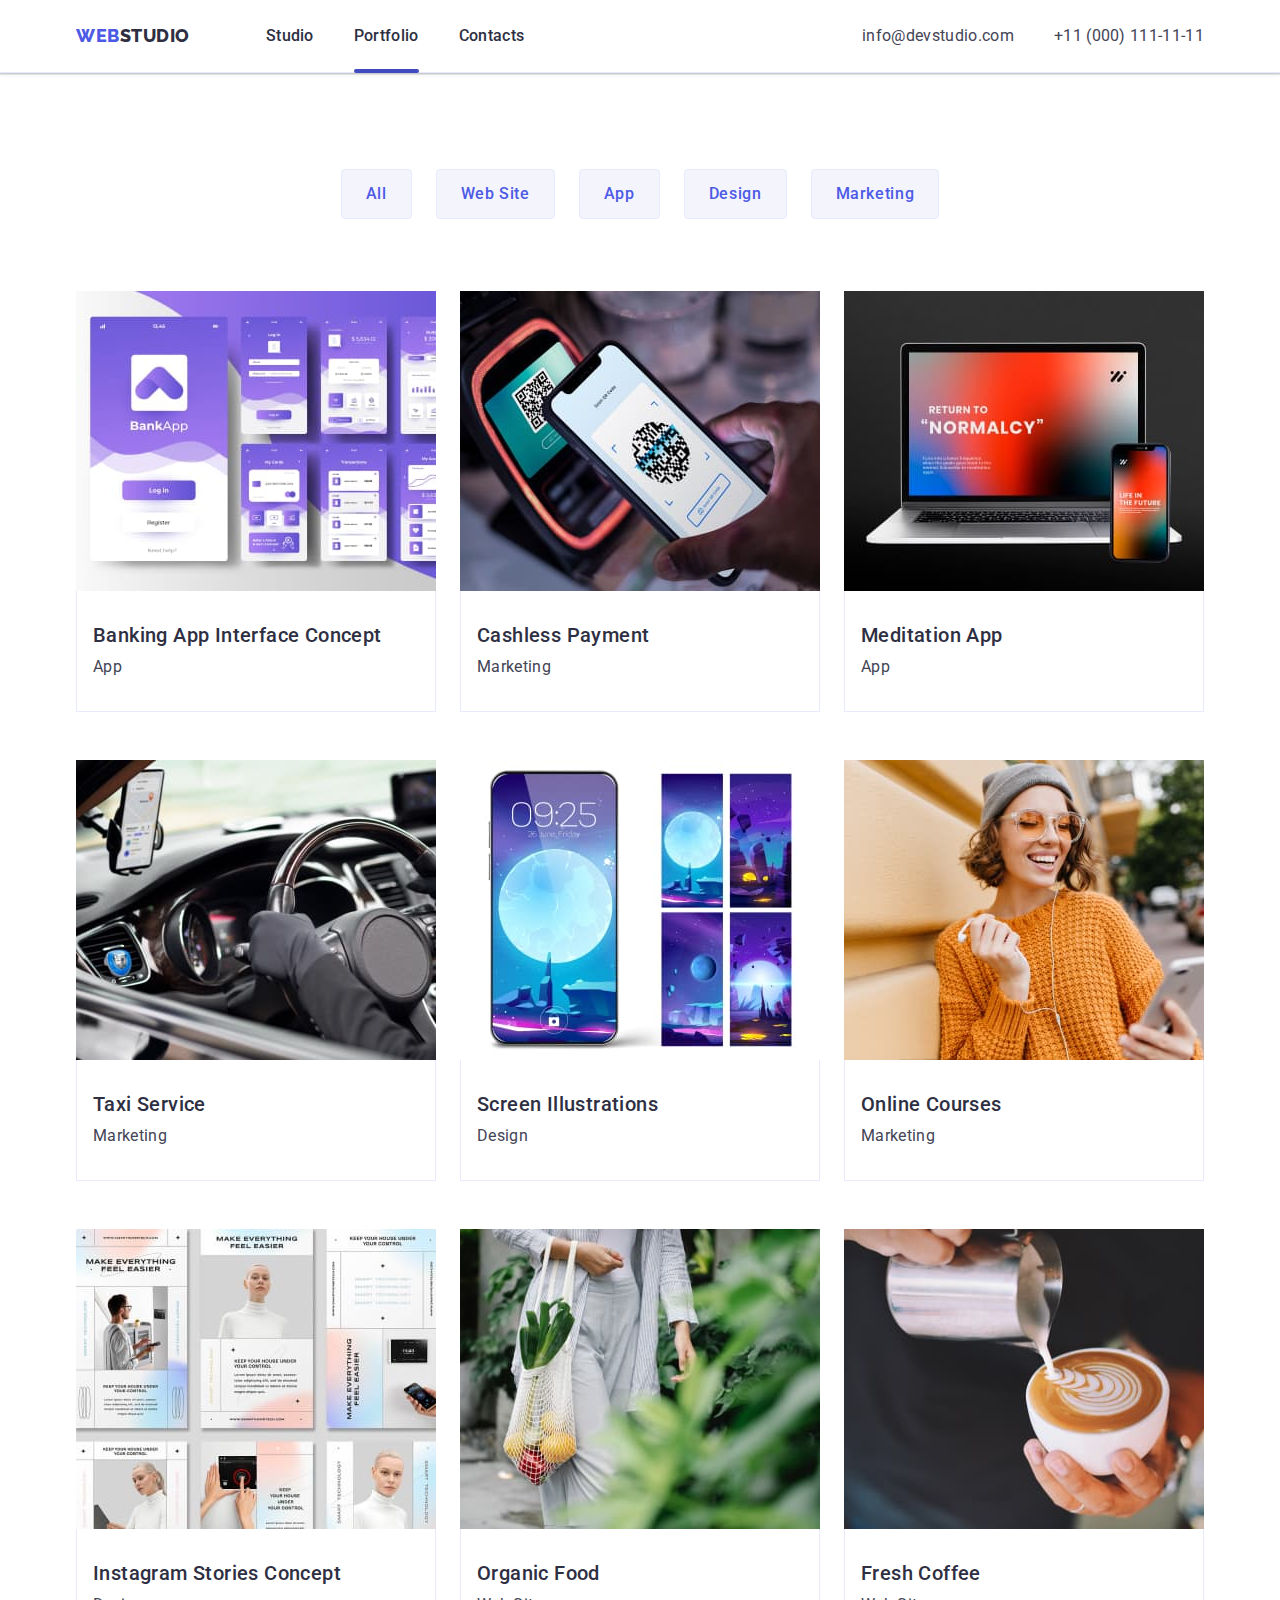
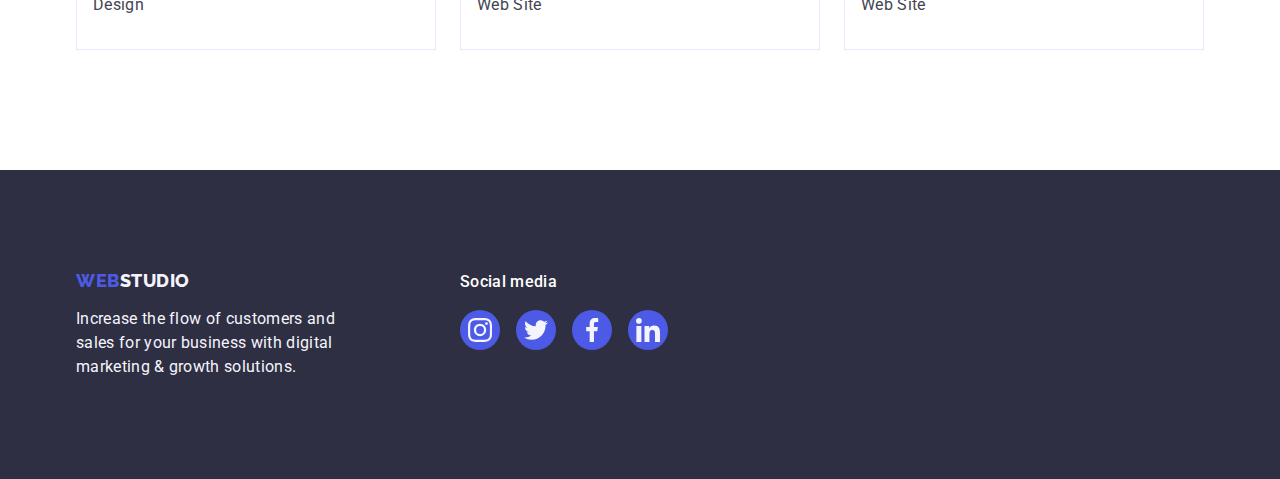
==== portfolio.html @ f8a0014c "Initial commit" ====
<!DOCTYPE html>
<html lang="en">
  <head>
    <meta charset="UTF-8" />
    <meta name="viewport" content="width=device-width, initial-scale=1.0" />
    <title>Portfolio</title>
    <link rel="preconnect" href="https://fonts.googleapis.com" />
    <link rel="preconnect" href="https://fonts.gstatic.com" crossorigin />
    <link
      href="https://fonts.googleapis.com/css2?family=Raleway:wght@800&family=Roboto:wght@400;500;700;900&display=swap"
      rel="stylesheet"
    />
    <link
      rel="stylesheet"
      href="https://cdnjs.cloudflare.com/ajax/libs/modern-normalize/2.0.0/modern-normalize.min.css"
    />
    <link rel="stylesheet" href="./css/style.css" />
  </head>
  <body>
    <header class="header">
      <div class="container header__container">
        <nav class="header__menu">
          <a href="./index.html" class="logo link">Web<span class="logo__part">Studio</span></a>
          <ul class="menu__list list">
            <li class="menu__list-item">
              <a href="./index.html" class="menu__list-link link">Studio</a>
            </li>
            <li class="menu__list-item">
              <a href="./portfolio.html" class="menu__list-link link current">Portfolio</a>
            </li>
            <li class="menu__list-item">
              <a href="" class="menu__list-link link">Contacts</a>
            </li>
          </ul>
        </nav>
        <address class="address">
          <ul class="address__list list">
            <li class="address__list-item">
              <a href="mailto:info@devstudio.com" class="address-link link">info@devstudio.com</a>
            </li>
            <li class="address__list-item">
              <a href="tel:+110001111111" class="address-link link">+11 (000) 111-11-11</a>
            </li>
          </ul>
        </address>
      </div>
    </header>

    <main class="main">
      <section class="cards section">
        <div class="container cards__container">
          <h1 class="visually-hidden">MAIN</h1>
          <ul class="filters__list list">
            <li class="filters__item">
              <button class="filters__btn" type="button">All</button>
            </li>
            <li class="filters__item">
              <button class="filters__btn" type="button">Web Site</button>
            </li>
            <li class="filters__item">
              <button class="filters__btn" type="button">App</button>
            </li>
            <li class="filters__item">
              <button class="filters__btn" type="button">Design</button>
            </li>
            <li class="filters__item">
              <button class="filters__btn" type="button">Marketing</button>
            </li>
          </ul>
          <ul class="cards__list list">
            <li class="cards__item">
              <a class="cards__item-link link" href="#">
                <div class="cards__item-upbox">
                  <img
                    src="./images/s2-1.jpg"
                    alt="Banking App"
                    class="cards__item-img"
                    width="360"
                  />
                  <p class="cards__item-overlay-text">
                    14 Stylish and User-Friendly App Design Concepts · Task Manager App · Calorie
                    Tracker App · Exotic Fruit Ecommerce App · Cloud Storage App
                  </p>
                </div>
                <div class="cards__item-box">
                  <h2 class="cards__item-title">Banking App Interface Concept</h2>
                  <p class="cards__item-text">App</p>
                </div>
              </a>
            </li>
            <li class="cards__item">
              <a class="cards__item-link link" href="#">
                <div class="cards__item-upbox">
                  <img
                    src="./images/s2-2.jpg"
                    alt="Cashless Payment"
                    class="cards__item-img"
                    width="360"
                  />
                  <p class="cards__item-overlay-text">
                    14 Stylish and User-Friendly App Design Concepts · Task Manager App · Calorie
                    Tracker App · Exotic Fruit Ecommerce App · Cloud Storage App
                  </p>
                </div>
                <div class="cards__item-box">
                  <h2 class="cards__item-title">Cashless Payment</h2>
                  <p class="cards__item-text">Marketing</p>
                </div>
              </a>
            </li>
            <li class="cards__item">
              <a class="cards__item-link link" href="#">
                <div class="cards__item-upbox">
                  <img
                    src="./images/s2-3.jpg"
                    alt="Meditation App"
                    class="cards__item-img"
                    width="360"
                  />
                  <p class="cards__item-overlay-text">
                    14 Stylish and User-Friendly App Design Concepts · Task Manager App · Calorie
                    Tracker App · Exotic Fruit Ecommerce App · Cloud Storage App
                  </p>
                </div>
                <div class="cards__item-box">
                  <h2 class="cards__item-title">Meditation App</h2>
                  <p class="cards__item-text">App</p>
                </div>
              </a>
            </li>
            <li class="cards__item">
              <a class="cards__item-link link" href="#">
                <div class="cards__item-upbox">
                  <img
                    src="./images/s3-1.jpg"
                    alt="Taxi Service"
                    class="cards__item-img"
                    width="360"
                  />
                  <p class="cards__item-overlay-text">
                    14 Stylish and User-Friendly App Design Concepts · Task Manager App · Calorie
                    Tracker App · Exotic Fruit Ecommerce App · Cloud Storage App
                  </p>
                </div>
                <div class="cards__item-box">
                  <h2 class="cards__item-title">Taxi Service</h2>
                  <p class="cards__item-text">Marketing</p>
                </div>
              </a>
            </li>
            <li class="cards__item">
              <a class="cards__item-link link" href="#">
                <div class="cards__item-upbox">
                  <img
                    src="./images/s3-2.jpg"
                    alt="Screen Illustrations"
                    class="cards__item-img"
                    width="360"
                  />
                  <p class="cards__item-overlay-text">
                    14 Stylish and User-Friendly App Design Concepts · Task Manager App · Calorie
                    Tracker App · Exotic Fruit Ecommerce App · Cloud Storage App
                  </p>
                </div>
                <div class="cards__item-box">
                  <h2 class="cards__item-title">Screen Illustrations</h2>
                  <p class="cards__item-text">Design</p>
                </div>
              </a>
            </li>
            <li class="cards__item">
              <a class="cards__item-link link" href="#">
                <div class="cards__item-upbox">
                  <img
                    src="./images/s3-3.jpg"
                    alt="Online Courses"
                    class="cards__item-img"
                    width="360"
                  />
                  <p class="cards__item-overlay-text">
                    14 Stylish and User-Friendly App Design Concepts · Task Manager App · Calorie
                    Tracker App · Exotic Fruit Ecommerce App · Cloud Storage App
                  </p>
                </div>
                <div class="cards__item-box">
                  <h2 class="cards__item-title">Online Courses</h2>
                  <p class="cards__item-text">Marketing</p>
                </div>
              </a>
            </li>
            <li class="cards__item">
              <a class="cards__item-link link" href="#">
                <div class="cards__item-upbox">
                  <img
                    src="./images/s4-1.jpg"
                    alt="Instagram Stories Concept"
                    class="cards__item-img"
                    width="360"
                  />
                  <p class="cards__item-overlay-text">
                    14 Stylish and User-Friendly App Design Concepts · Task Manager App · Calorie
                    Tracker App · Exotic Fruit Ecommerce App · Cloud Storage App
                  </p>
                </div>
                <div class="cards__item-box">
                  <h2 class="cards__item-title">Instagram Stories Concept</h2>
                  <p class="cards__item-text">Design</p>
                </div>
              </a>
            </li>
            <li class="cards__item">
              <a class="cards__item-link link" href="#">
                <div class="cards__item-upbox">
                  <img
                    src="./images/s4-2.jpg"
                    alt="Organic Food"
                    class="cards__item-img"
                    width="360"
                  />
                  <p class="cards__item-overlay-text">
                    14 Stylish and User-Friendly App Design Concepts · Task Manager App · Calorie
                    Tracker App · Exotic Fruit Ecommerce App · Cloud Storage App
                  </p>
                </div>
                <div class="cards__item-box">
                  <h2 class="cards__item-title">Organic Food</h2>
                  <p class="cards__item-text">Web Site</p>
                </div>
              </a>
            </li>
            <li class="cards__item">
              <a class="cards__item-link link" href="#">
                <div class="cards__item-upbox">
                  <img
                    src="./images/s4-3.jpg"
                    alt="Fresh Coffee"
                    class="cards__item-img"
                    width="360"
                  />
                  <p class="cards__item-overlay-text">
                    14 Stylish and User-Friendly App Design Concepts · Task Manager App · Calorie
                    Tracker App · Exotic Fruit Ecommerce App · Cloud Storage App
                  </p>
                </div>
                <div class="cards__item-box">
                  <h2 class="cards__item-title">Fresh Coffee</h2>
                  <p class="cards__item-text">Web Site</p>
                </div>
              </a>
            </li>
          </ul>
        </div>
      </section>
    </main>

    <footer class="footer section">
      <div class="container footer__container">
        <div class="footer__left">
          <a href="./index.html" class="logo link footer__logo"
            >Web<span class="logo__part">Studio</span></a
          >
          <p class="footer__text">
            Increase the flow of customers and sales for your business with digital marketing &
            growth solutions.
          </p>
        </div>
        <div class="footer__right">
          <p class="footer__social-title"> Social media </p>
          <ul class="footer__social-list list">
            <li class="footer__social-item">
              <a
                href=""
                class="footer__social-link"
                target="_blank"
                rel="noopened noreffered"
                aria-label="instagram link"
              >
                <svg class="footer__social-svg" width="24" height="24">
                  <use href="./images/icons.svg#icon-instagram"></use>
                </svg>
              </a>
            </li>
            <li class="footer__social-item">
              <a
                href=""
                class="footer__social-link"
                target="_blank"
                rel="noopened noreffered"
                aria-label="twitter link"
              >
                <svg class="footer__social-svg" width="24" height="24">
                  <use href="./images/icons.svg#icon-twitter"></use>
                </svg>
              </a>
            </li>
            <li class="footer__social-item">
              <a
                href=""
                class="footer__social-link"
                target="_blank"
                rel="noopened noreffered"
                aria-label="facebook link"
              >
                <svg class="footer__social-svg" width="24" height="24">
                  <use href="./images/icons.svg#icon-facebook"></use>
                </svg>
              </a>
            </li>
            <li class="footer__social-item">
              <a
                href=""
                class="footer__social-link"
                target="_blank"
                rel="noopened noreffered"
                aria-label="linkedin link"
              >
                <svg class="footer__social-svg" width="24" height="24">
                  <use href="./images/icons.svg#icon-linkedin"></use>
                </svg>
              </a>
            </li>
          </ul>
        </div>
      </div>
    </footer>
  </body>
</html>
---- css/style.css ----
:root {
  --body-text: #434455;
  --iris: #4d5ae5;
  --ocean: #404bbf;
  --navy-blue: #2e2f42;
  --green: #31d0aa;
  --light-slate: #8e8f99;
  --cornflower: #e7e9fc;
  --cloud: #f4f4fd;
  --navy-blue-modal: #2e2f42;
  --grey: #2e2f42;
  --dairy: #fcfcfc;
}

body {
  font-family: 'Roboto', sans-serif;
  color: var(--body-text);
  background-color: #fff;
  line-height: 1.5;
  font-size: 16px;
  letter-spacing: 2%;
  margin: 0;
}
h2 {
  font-weight: 700;
  font-size: 20px;
}
h1,
h2,
h3,
h4,
h5,
h6,
p {
  margin: 0;
}
img {
  display: block;
}

.link {
  text-decoration: none;
  color: inherit;
}
.list {
  list-style: none;
  padding-left: 0;
  margin: 0;
}
img {
  display: block;
}
.container {
  width: 1158px;
  margin: 0 auto;
  padding: 0 15px;
}
.section {
  padding-left: 30px;
  padding-right: 30px;
}
.visually-hidden {
  position: absolute;
  width: 1px;
  height: 1px;
  margin: -1px;
  border: 0;
  padding: 0;
  white-space: nowrap;
  clip-path: inset(100%);
  clip: rect(0 0 0 0);
  overflow: hidden;
}
.title {
  font-size: 36px;
  line-height: 1.11;
  text-align: center;
  letter-spacing: 0.02em;
  text-transform: capitalize;
  color: var(--navy-blue);
  margin-bottom: 72px;
}
/* HEADER*/
.header {
  border-bottom: 1px solid var(--cornflower);
  box-shadow: 0px 2px 1px rgba(46, 47, 66, 0.08), 0px 1px 1px rgba(46, 47, 66, 0.16),
    0px 1px 6px rgba(46, 47, 66, 0.08);
}
.header__container {
  display: flex;
  align-items: center;
  padding: 0 15px;
}
.header__menu {
  display: flex;
  margin-right: auto;
  align-items: center;
}

.logo {
  font-family: 'Raleway', sans-serif;
  text-transform: uppercase;
  font-size: 18px;
  line-height: 1.17;
  letter-spacing: 0.03em;
  font-weight: 800;
  text-decoration: none;
  color: var(--iris);
  margin-right: 76px;
}
.logo span {
  color: var(--navy-blue);
}

.menu__list {
  color: var(--navy-blue);
  font-weight: 500;
  list-style: none;
  display: flex;
  gap: 40px;
}
.menu__list-item {
  /* padding: 24px 0px; */
  display: flex;
}

.menu__list-link {
  transition: color 250ms cubic-bezier(0.4, 0, 0.2, 1);
  position: relative;
}

.current::after {
  content: '';
  position: absolute;
  left: 0;
  bottom: -1px;
  width: 100%;
  height: 4px;
  background-color: var(--ocean);
  border-radius: 2px;
  color: var(--ocean);
}

.menu__list-link:hover,
.menu__list-link:focus {
  color: var(--ocean);
}
.menu__list-link {
  padding: 24px 0px;
  letter-spacing: 0.02em;
}

.address-link {
  font-style: normal;
  transition: color 250ms cubic-bezier(0.4, 0, 0.2, 1);
}

.address-link:hover,
.address-link:focus {
  color: var(--ocean);
}
.address__list {
  letter-spacing: 0.02em;
  display: flex;
  gap: 40px;
}

/*Banner*/
.banner {
  background-image: linear-gradient(rgba(46, 47, 66, 0.7), rgba(46, 47, 66, 0.7)),
    url(../images/hero-bg.jpg);
  background-repeat: no-repeat;
  background-position: center;
  background-size: cover;
  background-color: var(--navy-blue);
  padding: 188px 0;
  max-width: 1440px;
  margin: 0 auto;
}

.banner__container {
  text-align: center;
}

.main__title {
  font-size: 56px;
  line-height: 1.07;
  text-align: center;
  letter-spacing: 0.02em;
  color: #fff;
  max-width: 496px;
  margin-right: auto;
  margin-left: auto;
  margin-bottom: 48px;
}
.main__btn {
  background-color: var(--iris);
  font-family: inherit;
  font-weight: 500;
  font-size: 16px;
  line-height: 1.5;
  letter-spacing: 0.04em;
  color: #fff;
  cursor: pointer;
  border: none;
  border-radius: 4px;
  box-shadow: 0px 4px 4px 0px rgba(0, 0, 0, 0.15);
  padding: 16px 32px;
  display: block;
  min-width: 169px;
  margin: 0 auto;

  transition: background-color 250ms cubic-bezier(0.4, 0, 0.2, 1);
}
.main__btn:hover,
.main__btn:focus {
  background-color: var(--ocean);
}
/* benefits*/
.benefits {
  padding: 120px 0;
}
.benefits__container {
}
.benefits__list {
  display: flex;
  gap: 24px;
}

.benefits__list-item {
  min-width: 264px;
  width: calc((100% - 72px) / 4);
}
.benefits__item-box {
  display: flex;
  justify-content: center;
  align-items: center;
  padding: 24px 100px;
  border-radius: 4px;
  background: var(--cloud);
  margin-bottom: 8px;
}
.benefits__item-title {
  margin-bottom: 8px;
}
.benefits__title {
  font-weight: 500;
  font-size: 20px;
  line-height: 1.2;
  letter-spacing: 0.02em;
  color: var(--navy-blue);
}
.benefits__item-title {
  font-weight: 500;
  font-size: 20px;
  line-height: 1.2;
  letter-spacing: 0.02em;
  color: var(--navy-blue);
}
.benefits__item-text {
  letter-spacing: 0.02em;
}

/*Services*/
.services {
  padding-bottom: 120px;
}

.services__list {
  display: flex;
  gap: 24px;
}
.services__list-item {
  width: calc((100% - 48px) / 3);
}

/*TEAM*/
.team {
  background-color: var(--cloud);
  padding: 120px 0;
}
.team__container {
}

.team__list {
  display: flex;
  gap: 24px;
}
.team__list-item {
  background-color: #ffffff;
  width: calc((100%-72px) / 4);
  border-radius: 0px 0px 4px 4px;
  border-radius: 0px 0px 4px 4px;
  background: var(--WHITE, #fff);
  box-shadow: 0px 2px 1px 0px rgba(46, 47, 66, 0.08), 0px 1px 1px 0px rgba(46, 47, 66, 0.16),
    0px 1px 6px 0px rgba(46, 47, 66, 0.08);
}
.team__item-box {
  padding: 32px 0;
  text-align: center;
}
.team__item-title {
  font-weight: 500;
  font-size: 20px;
  line-height: 1.2;
  letter-spacing: 0.02em;
  color: var(--navy-blue);
  margin-bottom: 8px;
}
.team__item-text {
  letter-spacing: 0.02em;
}
.team__item-social-list {
  display: flex;
  align-items: center;
  justify-content: center;
  gap: 24px;
}
.team__item-social-link {
  display: flex;
  justify-content: center;
  align-items: center;
  background-color: var(--iris);
  border-radius: 50%;
  color: var(--cloud);
  transition: background-color 250ms cubic-bezier(0.4, 0, 0.2, 1);

  padding: 12px;
}
.team__item-social-svg {
  fill: currentColor;
}
.team__item-social-link:hover,
.team__item-social-link:focus {
  background-color: var(--ocean);
}
/* FILTERS */
.filters__list {
  display: flex;
  justify-content: center;
  margin-bottom: 72px;
  gap: 24px;
}
.filters__item {
  text-align: center;
}

.filters__btn {
  padding: 12px 24px;
  background-color: var(--cloud);
  border: 1px solid var(--cornflower);
  color: var(--iris);
  font-weight: 500;
  font-family: inherit;
  cursor: pointer;
  font-size: 16px;
  line-height: 1.5;
  letter-spacing: 0.04em;
  border-radius: 4px;
  transition: color 250ms cubic-bezier(0.4, 0, 0.2, 1),
    background-color 250ms cubic-bezier(0.4, 0, 0.2, 1),
    border-color 250ms cubic-bezier(0.4, 0, 0.2, 1), box-shadow 250ms cubic-bezier(0.4, 0, 0.2, 1);
}
.filters__btn:hover,
.filters__btn:focus {
  background-color: var(--ocean);
  border: 1px solid transparent;
  color: #fff;
  box-shadow: 0px 2px 2px 0px rgba(0, 0, 0, 0.12), 0px 2px 1px 0px rgba(0, 0, 0, 0.08),
    0px 3px 1px 0px rgba(0, 0, 0, 0.1);
}
/* CARDS */
.cards {
  padding: 96px 0 120px 0;
}

.cards__list {
  display: flex;
  flex-wrap: wrap;
  gap: 48px 24px;
}
.cards__item {
  width: calc((100% - 48px) / 3);
}

.cards__item-link {
  display: block;
  transition: box-shadow 250ms cubic-bezier(0.4, 0, 0.2, 1);
}
.cards__item-link:hover,
.cards__item-link:focus {
  box-shadow: 0px 1px 6px rgba(46, 47, 66, 0.08), 0px 1px 1px rgba(46, 47, 66, 0.16),
    0px 2px 1px rgba(46, 47, 66, 0.08);
}

.cards__item-link:hover .cards__item-overlay-text,
.cards__item-link:focus .cards__item-overlay-text {
  transform: translateY(0%);
}

.cards__item-upbox {
  position: relative;
  overflow: hidden;
}

.cards__item-overlay-text {
  position: absolute;
  top: 0;
  font-size: 16px;
  line-height: 1.5; /* 150% */
  letter-spacing: 0.02em;
  color: var(--cloud);
  padding: 40px 32px;
  background-color: var(--iris);
  height: 100%;
  width: 100%;
  transform: translateY(100%);
  transition: transform 250ms cubic-bezier(0.4, 0, 0.2, 1);
}

.cards__item:hover .cards__item-overlay,
.cards__item:focus .cards__item-overlay {
  transform: translateY(0%);
}

.cards__item-box {
  text-align: left;
  padding: 32px 16px;
  border-left: 1px solid var(--cornflower);
  border-right: 1px solid var(--cornflower);
  border-bottom: 1px solid var(--cornflower);
}
.cards__item-title {
  color: var(--navy-blue);
  font-weight: 500;
  font-size: 20px;
  line-height: 1.2;
  letter-spacing: 0.02em;
  margin-bottom: 8px;
}
.cards__item-text {
  font-size: 16px;
  line-height: 1.5;
  letter-spacing: 0.02em;
  color: var(--body-text);
}
/* CUSTOMERS */
.customers {
  padding: 120px 0;
}
.customers__title {
}
.customers__list {
  display: flex;
  gap: 24px;
}
.customers__item-box {
  width: 100%;
  height: 100%;
  width: 168px;
  height: 88px;
  display: flex;
  justify-content: center;
  align-items: center;
  padding: 16px 32px;
  border: 1px solid var(--light-slate);
  border-radius: 4px;
  color: var(--light-slate);
  transition: border-color 250ms cubic-bezier(0.4, 0, 0.2, 1),
    color 250ms cubic-bezier(0.4, 0, 0.2, 1);
}
.customers__item-svg {
  fill: currentColor;
}
.customers__item-box:hover,
.customers__item-box:focus {
  border-color: var(--ocean);
  color: var(--ocean);
}

/*Footer*/
.footer {
  background-color: var(--navy-blue);
  padding: 100px 0;
}
.footer > p {
  color: var(--cloud);
}

.footer__container {
  display: flex;

  align-items: baseline;
}
.footer__left {
  margin-right: 120px;
}
.footer__text {
  letter-spacing: 0.02em;
  max-width: 264px;
  color: var(--cloud);
}
.footer .logo span {
  color: var(--cloud);
}
.footer__logo {
  display: inline-block;
  margin-bottom: 16px;
}
.footer__social-title {
  color: var(--WHITE, #fff);
  font-size: 16px;
  font-weight: 500;
  line-height: 1.5; /* 150% */
  letter-spacing: 0.02em;
  margin-bottom: 16px;
}
.footer__social-list {
  display: flex;
  gap: 16px;
}
.footer__social-link {
  display: flex;
  justify-content: center;
  align-items: center;
  padding: 8px;
  border-radius: 50%;
  background-color: var(--iris);
  color: var(--cloud);
  transition: background-color 250ms cubic-bezier(0.4, 0, 0.2, 1);
}
.footer__social-svg {
  fill: currentColor;
}
.footer__social-link:hover,
.footer__social-link:focus {
  background-color: var(--green);
}
/* MODAL */

.backdrop {
  position: fixed;
  top: 0;
  left: 0;
  width: 100vw;
  height: 100vh;
  background: var(--NAVY-BLUE-modal, rgba(46, 47, 66, 0.4));
  transition: opacity 250ms cubic-bezier(0.4, 0, 0.2, 1),
    visibility 250ms cubic-bezier(0.4, 0, 0.2, 1);
}
.modal {
  position: absolute;
  top: 50%;
  left: 50%;
  transform: translate(-50%, -50%) scale(1);

  width: 408px;
  min-height: 584px;
  margin: 0 auto;
  margin-top: 80px;

  border-radius: 4px;
  background: var(--DAIRY, #fcfcfc);
  box-shadow: 0px 2px 1px 0px rgba(0, 0, 0, 0.2), 0px 1px 3px 0px rgba(0, 0, 0, 0.12),
    0px 1px 1px 0px rgba(0, 0, 0, 0.14);

  transition: transform 250ms cubic-bezier(0.4, 0, 0.2, 1);
}

.modal-btn {
  position: absolute;
  display: flex;
  align-items: center;
  justify-content: center;

  height: 24px;
  width: 24px;
  right: 24px;
  top: 24px;
  background-color: var(--cornflower);
  border: 1px solid rgba(0, 0, 0, 0.1);
  border-radius: 50%;
  padding: 0;
  cursor: pointer;

  transition: background-color 250ms cubic-bezier(0.4, 0, 0.2, 1),
    border 250ms cubic-bezier(0.4, 0, 0.2, 1);
}
.modal-btn:hover,
.modal-btn:focus {
  background-color: var(--ocean);
  border: none;
}
.modal-btn-svg {
  width: 8px;
  height: 8px;
  display: flex;
  align-items: center;
  justify-content: center;
  transition: fill 250ms cubic-bezier(0.4, 0, 0.2, 1);
}
.modal-btn:hover .modal-btn-svg,
.modal-btn:focus .modal-btn-svg {
  fill: #ffffff;
}
.backdrop.is-hidden {
  visibility: hidden;
  opacity: 0;
  pointer-events: none;
  transform: translateY(-100%);
}
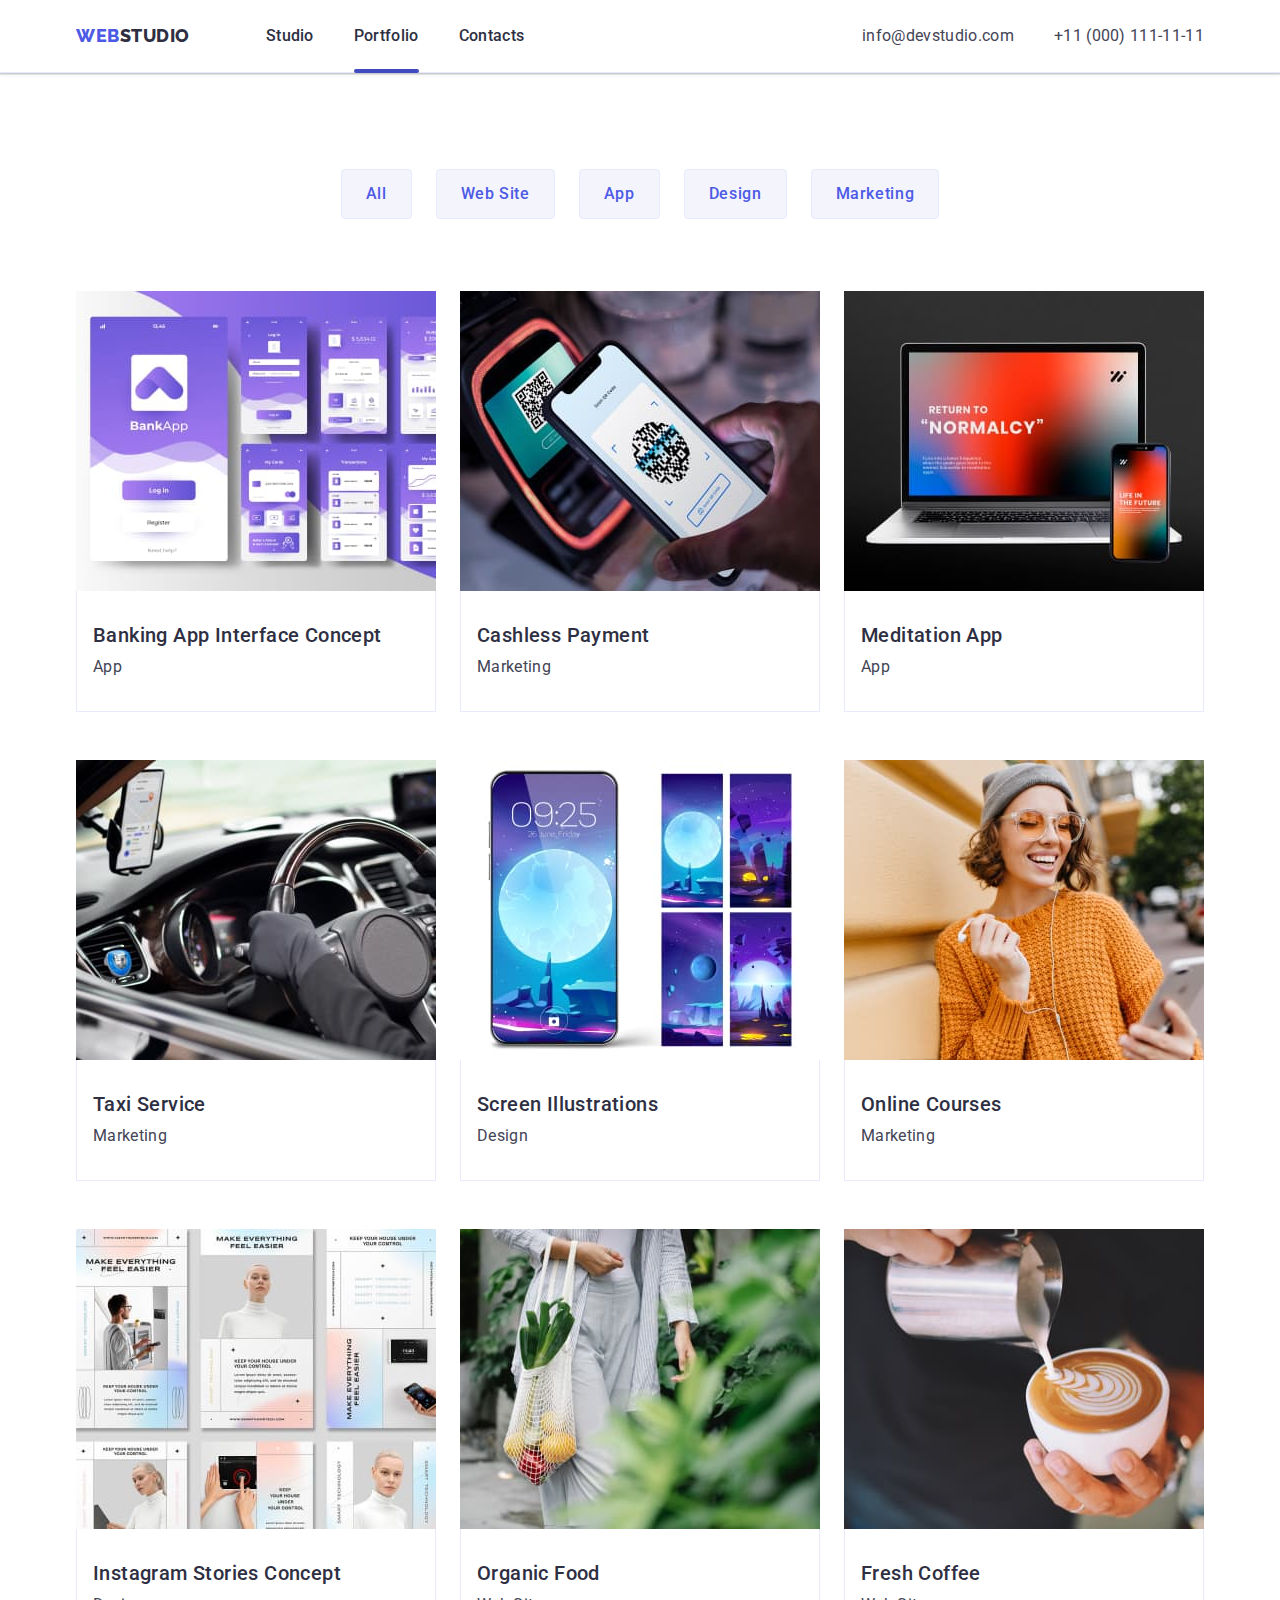
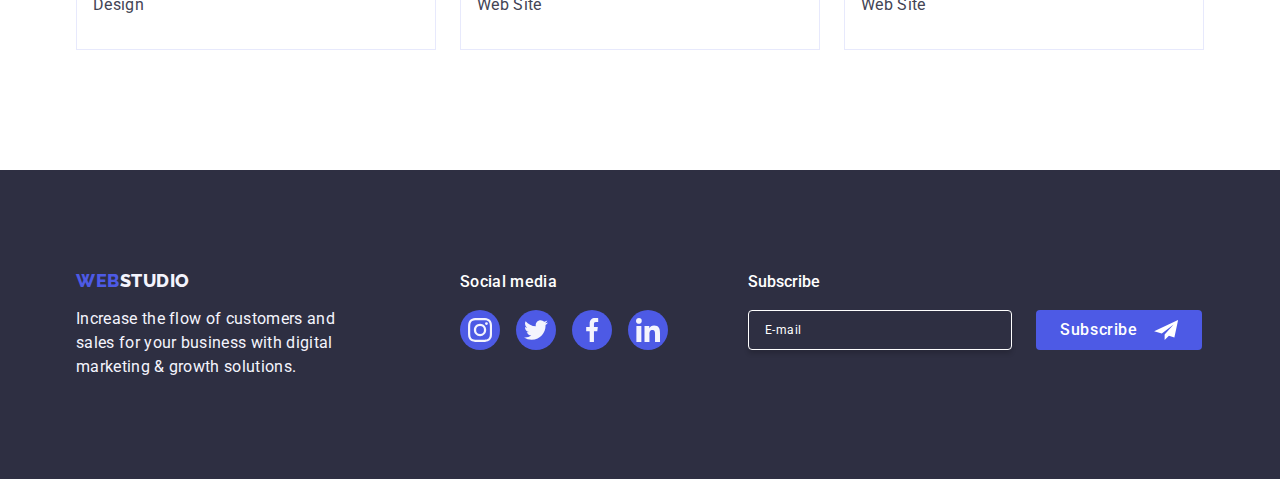
==== commit 72a6d322: "complete without checkbox" ====
--- a/portfolio.html
+++ b/portfolio.html
@@ -321,6 +321,18 @@
             </li>
           </ul>
         </div>
+        <form class="footer__form">
+          <p class="footer__form-title">Subscribe</p>
+          <div class="footer__form-box">
+            <input class="footer__form-input" type="email" name="email" placeholder="E-mail" />
+            <button class="footer__form-btn">
+              Subscribe
+              <svg class="footer__form-icon" width="24" height="20">
+                <use href="./images/icons.svg#icon-send"></use>
+              </svg>
+            </button>
+          </div>
+        </form>
       </div>
     </footer>
   </body>
--- a/css/style.css
+++ b/css/style.css
@@ -37,6 +37,11 @@
 img {
   display: block;
 }
+input,
+button {
+  font-family: inherit;
+  font-size: inherit;
+}
 
 .link {
   text-decoration: none;
@@ -495,6 +500,9 @@
 .footer__left {
   margin-right: 120px;
 }
+.footer__right {
+  margin-right: 80px;
+}
 .footer__text {
   letter-spacing: 0.02em;
   max-width: 264px;
@@ -536,6 +544,57 @@
 .footer__social-link:focus {
   background-color: var(--green);
 }
+
+.footer__form-title {
+  color: #fff;
+  font-weight: 500;
+  letter-spacing: 0.02;
+  margin-bottom: 16px;
+}
+.footer__form-box {
+  display: flex;
+  align-items: center;
+}
+.footer__form-input {
+  padding: 8px 16px;
+  min-width: 264px;
+  height: 40px;
+  flex-shrink: 0;
+  border-radius: 4px;
+  border: 1px solid var(--WHITE, #fff);
+  box-shadow: 0px 4px 4px 0px rgba(0, 0, 0, 0.15);
+
+  background-color: transparent;
+
+  color: #fff;
+  font-size: 12px;
+  line-height: 2em;
+  letter-spacing: 0.04em;
+
+  margin-right: 24px;
+}
+.footer__form-input::placeholder {
+  color: #fff;
+}
+.footer__form-btn {
+  display: flex;
+  align-items: center;
+  justify-content: center;
+  gap: 16px;
+  border-radius: 4px;
+  background-color: var(--iris);
+  color: #fff;
+  padding: 8px 24px;
+  border: none;
+
+  font-weight: 500;
+  line-height: 1.5em;
+  letter-spacing: 0.04em;
+}
+.footer__form-icon {
+  fill: currentColor;
+}
+
 /* MODAL */
 
 .backdrop {
@@ -609,3 +668,122 @@
   pointer-events: none;
   transform: translateY(-100%);
 }
+.modal__form {
+  display: flex;
+  flex-direction: column;
+  padding: 24px;
+}
+.modal__form-title {
+  text-align: center;
+  margin-top: calc(72px - 24px);
+  margin-bottom: 16px;
+
+  font-family: Roboto;
+  font-weight: 500;
+  line-height: 1.5em;
+  letter-spacing: 0.02em;
+
+  color: var(--navy-blue);
+}
+.modal__form-label {
+  margin-bottom: 4px;
+}
+.modal__form-label,
+.modal__form-checkbox-label {
+  color: var(--light-slate);
+  font-size: 12px;
+  font-weight: 400;
+  line-height: 1.17em;
+  letter-spacing: 0.04em;
+}
+.modal__form-input {
+  margin-bottom: 8px;
+
+  border-radius: 4px;
+  border: 1px solid var(--navy-blue-modal);
+  padding: 11px 38px;
+  height: 40px;
+  position: relative;
+  width: 360px;
+
+  outline: none;
+}
+.modal__form-input:focus-within {
+  border-color: var(--iris);
+}
+.modal__form-input:focus-within + .modal__form-icon-input {
+  fill: var(--iris);
+}
+.modal__form-input-box {
+  position: relative;
+}
+.modal__form-icon-input {
+  position: absolute;
+  left: 19px;
+  top: 14px;
+  display: flex;
+  align-items: center;
+}
+.modal__form-textarea {
+  outline: none;
+  resize: none;
+
+  max-width: 360px;
+  min-height: 120px;
+  flex-shrink: 0;
+
+  padding: 8px 16px;
+  color: var(--navy-blue-modal);
+  border: 1px solid var(--navy-blue-modal);
+  border-radius: 4px;
+
+  font-size: 12px;
+  font-weight: 400;
+  line-height: 1.17em; /* 116.667% */
+  letter-spacing: 0.04em;
+  margin-bottom: 16px;
+}
+.modal__form-textarea:focus-within {
+  border-color: var(--iris);
+}
+.modal__form-cb-wrapper {
+  display: flex;
+  align-items: center;
+  flex-direction: row-reverse;
+  justify-content: flex-end;
+  gap: 8px;
+  margin-bottom: 24px;
+}
+.modal__form-checkbox {
+  visibility: hidden;
+  opacity: 0;
+}
+.modal__form-checkbox-label {
+  position: relative;
+}
+.modal__form-checkbox-label::before {
+  position: absolute;
+  content: '';
+  width: 16px;
+  height: 16px;
+  border: 1px solid var(--light-slate);
+  left: -20px;
+  top: -2px;
+  border-radius: 2px;
+}
+
+.modal__form-btn {
+  padding: 16px 32px;
+  display: flex;
+  text-align: center;
+  justify-content: center;
+  border-radius: 4px;
+  background-color: var(--iris);
+  box-shadow: 0px 4px 4px 0px rgba(0, 0, 0, 0.15);
+
+  color: #fff;
+  border: none;
+  margin: 0 auto;
+  min-width: 169px;
+  height: 56px;
+}
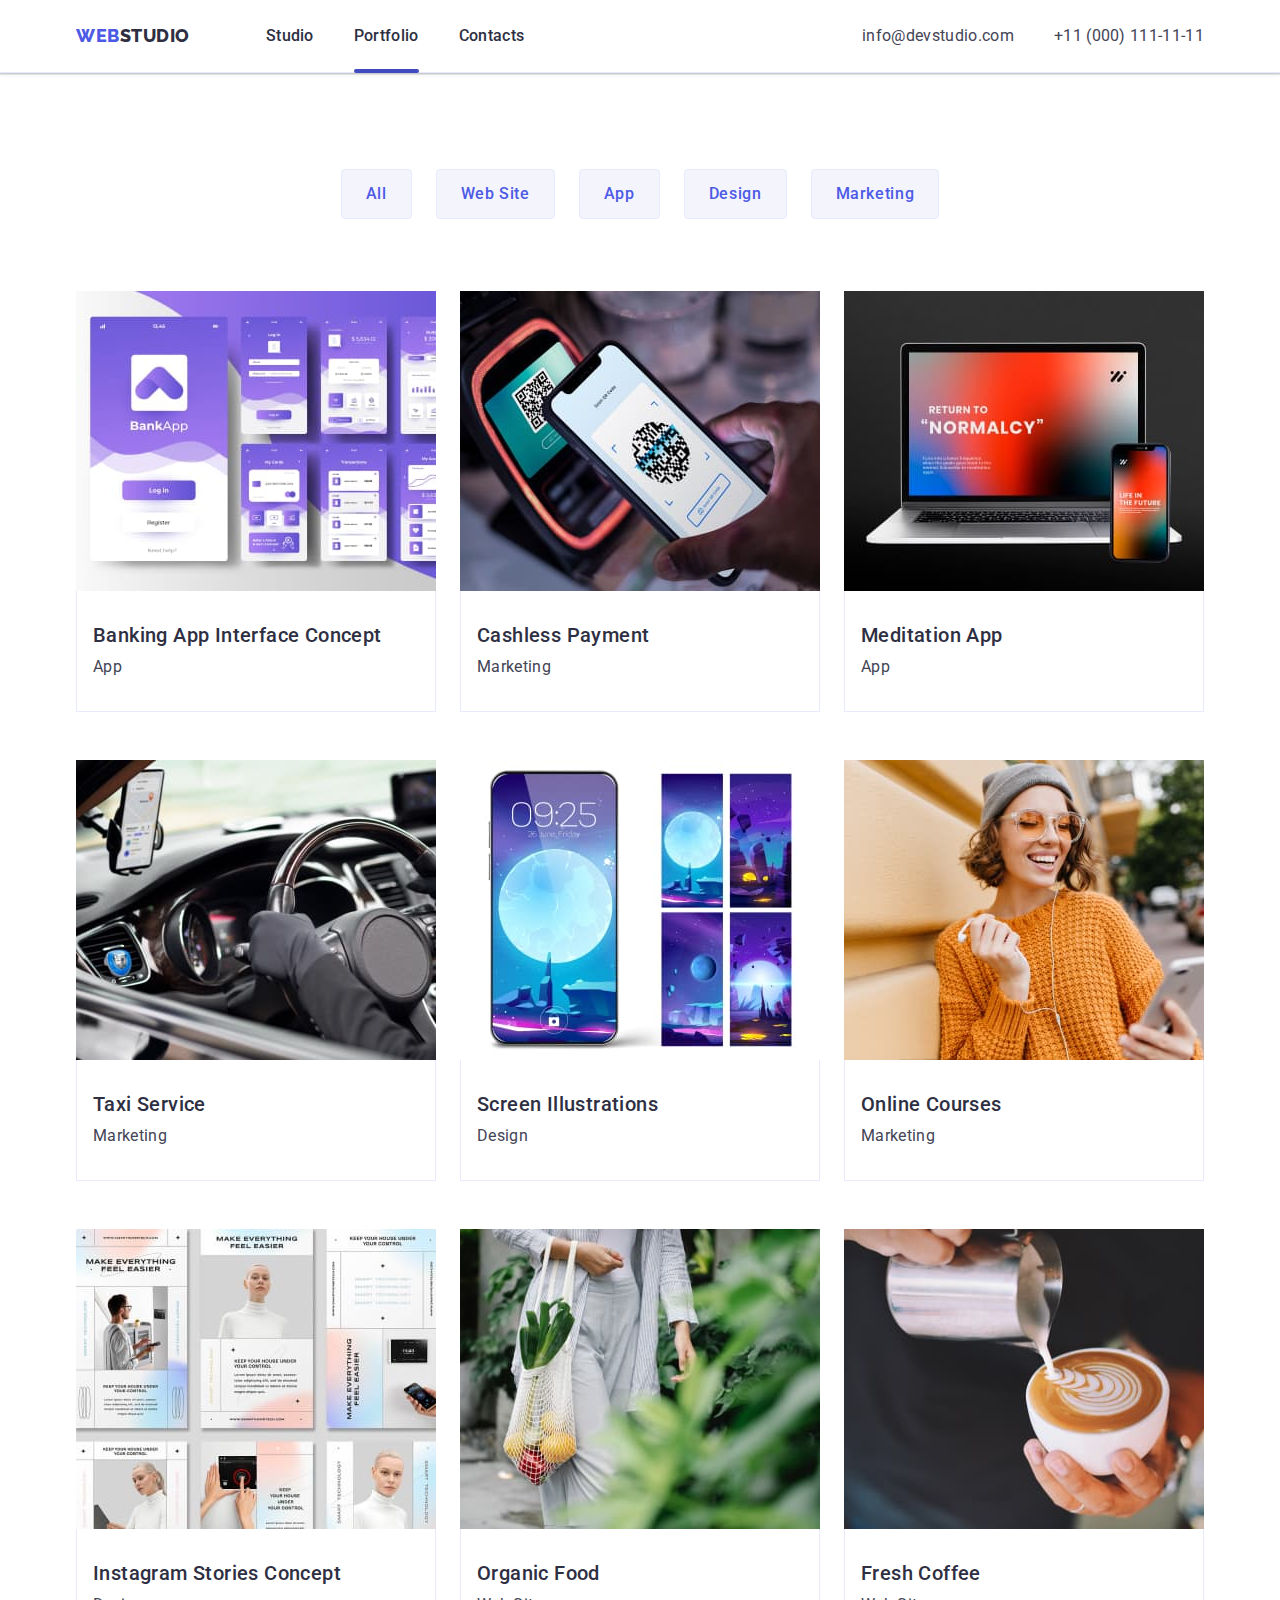
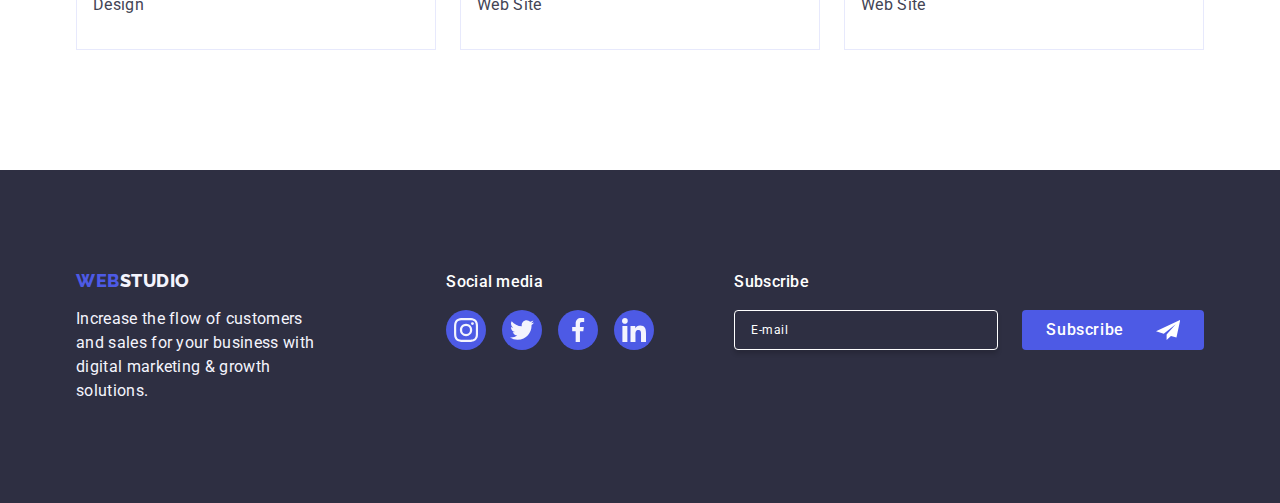
==== commit 2a3d647a: "fix form-modal" ====
--- a/portfolio.html
+++ b/portfolio.html
@@ -321,18 +321,26 @@
             </li>
           </ul>
         </div>
-        <form class="footer__form">
+        <div class="footer__form-wrapper">
           <p class="footer__form-title">Subscribe</p>
-          <div class="footer__form-box">
-            <input class="footer__form-input" type="email" name="email" placeholder="E-mail" />
-            <button class="footer__form-btn">
+          <form class="footer__form">
+            <label class="footer__form-label" for="f-email">
+              <input
+                class="footer__form-input"
+                type="email"
+                name="f-email"
+                id="f-email"
+                placeholder="E-mail"
+              />
+            </label>
+            <button type="submit" class="footer__form-btn">
               Subscribe
-              <svg class="footer__form-icon" width="24" height="20">
+              <svg class="footer__form-icon" width="24" height="24">
                 <use href="./images/icons.svg#icon-send"></use>
               </svg>
             </button>
-          </div>
-        </form>
+          </form>
+        </div>
       </div>
     </footer>
   </body>
--- a/css/style.css
+++ b/css/style.css
@@ -548,35 +548,36 @@
 .footer__form-title {
   color: #fff;
   font-weight: 500;
-  letter-spacing: 0.02;
+  letter-spacing: 0.02em;
   margin-bottom: 16px;
 }
-.footer__form-box {
-  display: flex;
-  align-items: center;
+.footer__form {
+  display: flex;
+  align-items: center;
+  gap: 24px;
 }
 .footer__form-input {
   padding: 8px 16px;
-  min-width: 264px;
+  width: 264px;
   height: 40px;
   flex-shrink: 0;
   border-radius: 4px;
-  border: 1px solid var(--WHITE, #fff);
+  border: 1px solid #fff;
   box-shadow: 0px 4px 4px 0px rgba(0, 0, 0, 0.15);
 
   background-color: transparent;
 
   color: #fff;
   font-size: 12px;
-  line-height: 2em;
+  line-height: 1.5;
   letter-spacing: 0.04em;
-
-  margin-right: 24px;
+  padding-left: 16px;
 }
 .footer__form-input::placeholder {
   color: #fff;
 }
 .footer__form-btn {
+  font-family: 'Roboto', sans-serif;
   display: flex;
   align-items: center;
   justify-content: center;
@@ -586,13 +587,16 @@
   color: #fff;
   padding: 8px 24px;
   border: none;
-
+  min-width: 165px;
+  height: 40px;
   font-weight: 500;
   line-height: 1.5em;
   letter-spacing: 0.04em;
+  cursor: pointer;
 }
 .footer__form-icon {
   fill: currentColor;
+  margin-left: 16px;
 }
 
 /* MODAL */
@@ -624,6 +628,7 @@
     0px 1px 1px 0px rgba(0, 0, 0, 0.14);
 
   transition: transform 250ms cubic-bezier(0.4, 0, 0.2, 1);
+  padding: 72px 24px 24px 24px;
 }
 
 .modal-btn {
@@ -671,11 +676,10 @@
 .modal__form {
   display: flex;
   flex-direction: column;
-  padding: 24px;
 }
 .modal__form-title {
   text-align: center;
-  margin-top: calc(72px - 24px);
+
   margin-bottom: 16px;
 
   font-family: Roboto;
@@ -684,9 +688,16 @@
   letter-spacing: 0.02em;
 
   color: var(--navy-blue);
+}
+.modal__form-box {
+  margin-bottom: 8px;
+}
+.modal-form-box:nth-child(4) {
+  margin-bottom: 16px;
 }
 .modal__form-label {
   margin-bottom: 4px;
+  display: block;
 }
 .modal__form-label,
 .modal__form-checkbox-label {
@@ -697,16 +708,17 @@
   letter-spacing: 0.04em;
 }
 .modal__form-input {
-  margin-bottom: 8px;
-
   border-radius: 4px;
   border: 1px solid var(--navy-blue-modal);
   padding: 11px 38px;
   height: 40px;
   position: relative;
+  border: 1px solid rgba(46, 47, 66, 0.4);
+  background-color: transparent;
+  outline: transparent;
+
   width: 360px;
-
-  outline: none;
+  transition: border-color 250ms cubic-bezier(0.4, 0, 0.2, 1);
 }
 .modal__form-input:focus-within {
   border-color: var(--iris);
@@ -719,29 +731,34 @@
 }
 .modal__form-icon-input {
   position: absolute;
-  left: 19px;
-  top: 14px;
-  display: flex;
-  align-items: center;
+  left: 16px;
+  top: 50%;
+  display: flex;
+  align-items: center;
+  transform: translateY(-50%);
+
+  transition: fill 250ms cubic-bezier(0.4, 0, 0.2, 1);
 }
 .modal__form-textarea {
   outline: none;
   resize: none;
-
+  width: 100%;
   max-width: 360px;
   min-height: 120px;
   flex-shrink: 0;
 
   padding: 8px 16px;
-  color: var(--navy-blue-modal);
-  border: 1px solid var(--navy-blue-modal);
+  color: rgba(46, 47, 66, 0.4);
+  border: 1px solid rgba(46, 47, 66, 0.4);
+  background-color: transparent;
   border-radius: 4px;
 
   font-size: 12px;
   font-weight: 400;
   line-height: 1.17em; /* 116.667% */
   letter-spacing: 0.04em;
-  margin-bottom: 16px;
+
+  transition: border-color 250ms cubic-bezier(0.4, 0, 0.2, 1);
 }
 .modal__form-textarea:focus-within {
   border-color: var(--iris);
@@ -755,35 +772,52 @@
   margin-bottom: 24px;
 }
 .modal__form-checkbox {
-  visibility: hidden;
-  opacity: 0;
 }
 .modal__form-checkbox-label {
-  position: relative;
-}
-.modal__form-checkbox-label::before {
-  position: absolute;
-  content: '';
+  display: block;
+  font-size: 12px;
+  line-height: 1.17;
+  letter-spacing: 0.04em;
+  color: var(--light-slate);
+}
+.label-span {
   width: 16px;
   height: 16px;
-  border: 1px solid var(--light-slate);
-  left: -20px;
-  top: -2px;
+  border: 1px solid rgba(46, 47, 66, 0.4);
   border-radius: 2px;
+  transition: background-color 250ms cubic-bezier(0.4, 0, 0.2, 1),
+    border 250ms cubic-bezier(0.4, 0, 0.2, 1), fill 250ms cubic-bezier(0.4, 0, 0.2, 1);
+  display: inline-flex;
+  align-items: center;
+  justify-content: center;
+  fill: transparent;
+}
+.modal__form-checkbox:checked + .modal__form-checkbox-label > .label-span {
+  background-color: var(--ocean);
+  border: none;
+  fill: var(--cloud);
+}
+.modal__form-link {
+  color: var(--iris);
 }
 
 .modal__form-btn {
   padding: 16px 32px;
-  display: flex;
-  text-align: center;
-  justify-content: center;
+  display: block;
+  min-width: 169px;
+  height: 56px;
+  font-family: 'Roboto', sans-serif;
+  font-size: 16px;
+  font-weight: 500;
+  line-height: 1.5;
+  letter-spacing: 0.04em;
+  color: #fff;
+  border: none;
   border-radius: 4px;
   background-color: var(--iris);
   box-shadow: 0px 4px 4px 0px rgba(0, 0, 0, 0.15);
-
-  color: #fff;
-  border: none;
+  cursor: pointer;
+
   margin: 0 auto;
-  min-width: 169px;
-  height: 56px;
-}
+  transition: background-color 250ms cubic-bezier(0.4, 0, 0.2, 1);
+}
